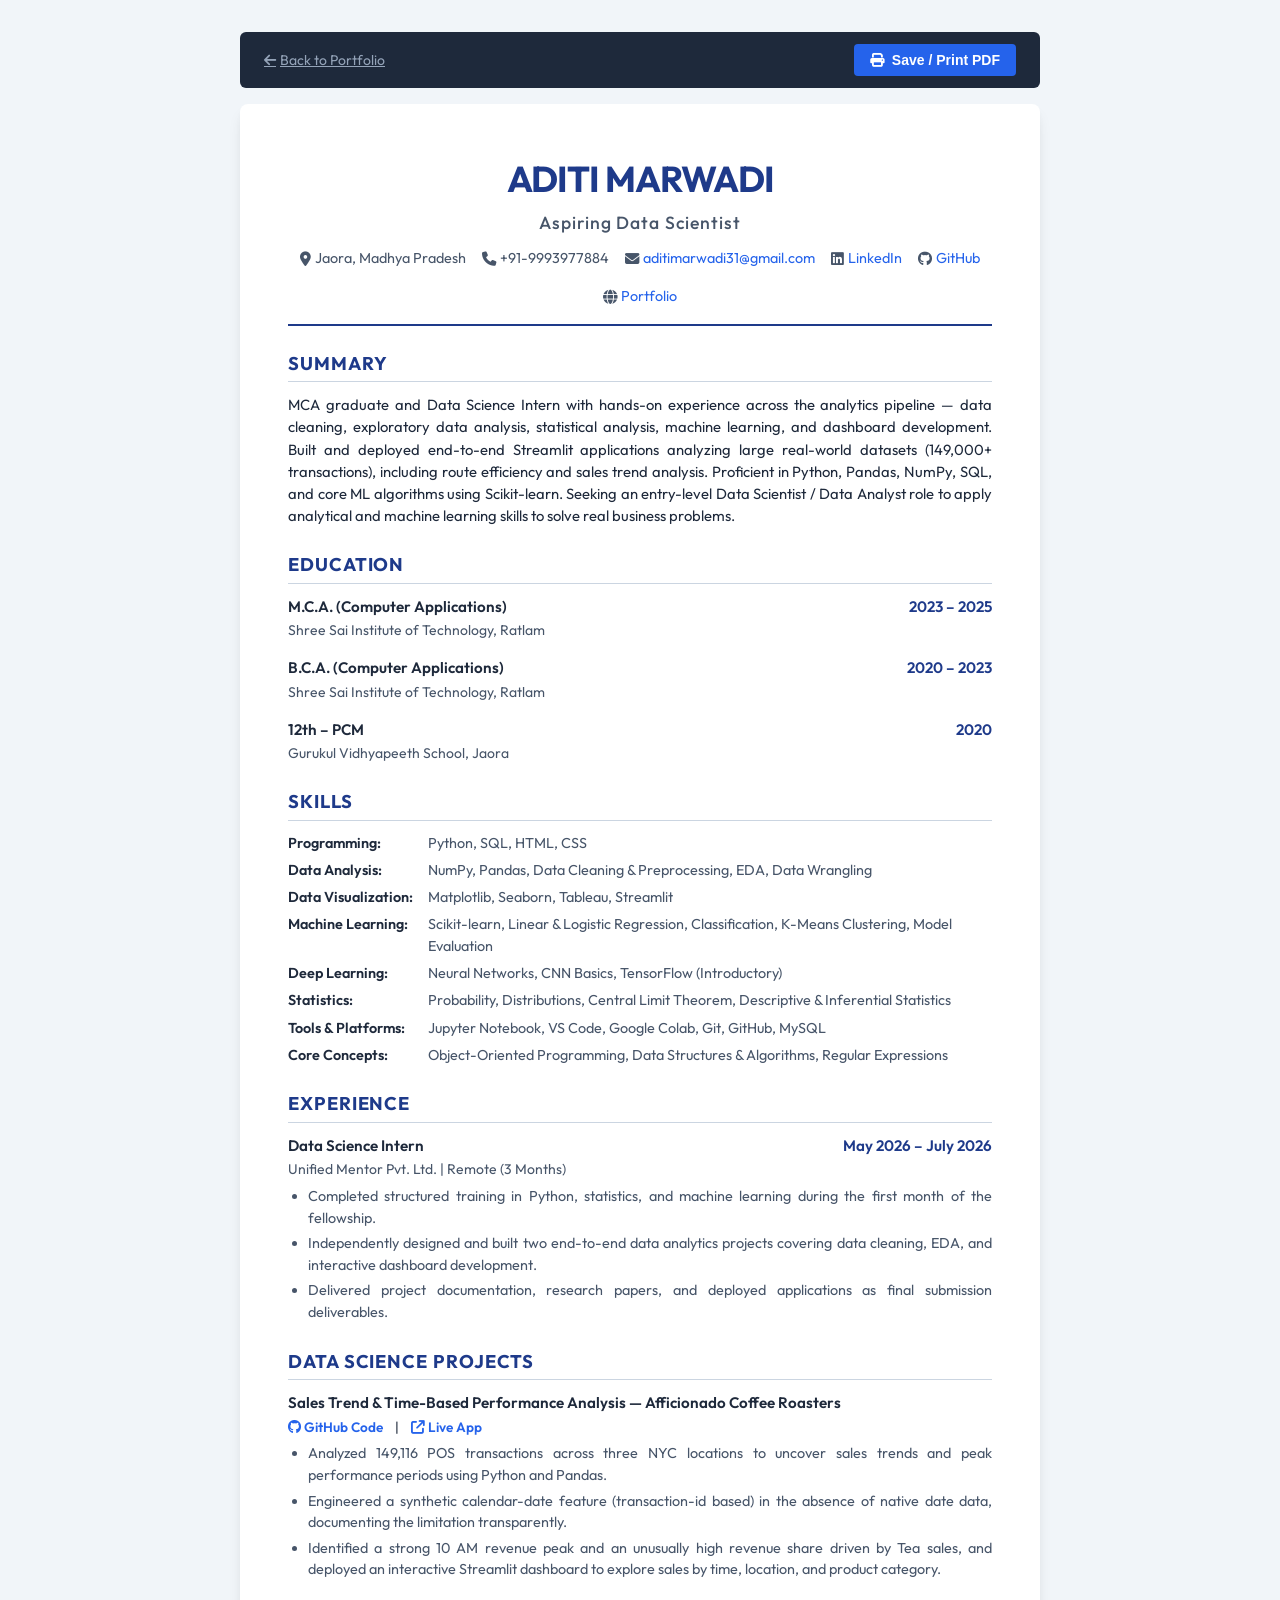
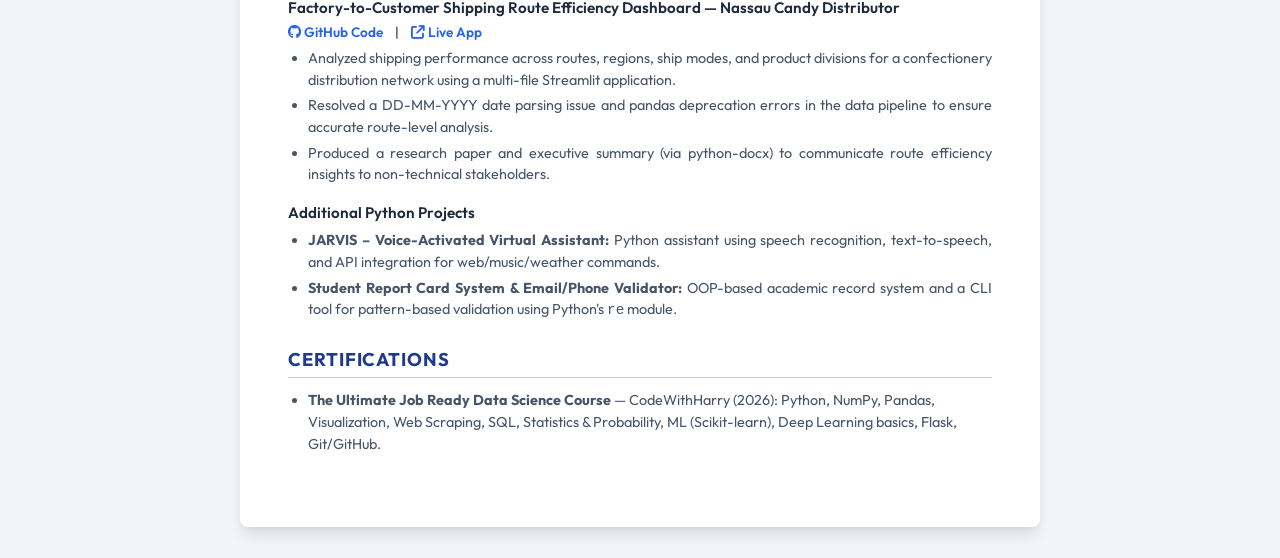
==== resume.html @ 011fa308 "Initial portfolio commit - Data Science Portfolio for Aditi Marwadi" ====
<!DOCTYPE html>
<html lang="en">
<head>
    <meta charset="UTF-8">
    <meta name="viewport" content="width=device-width, initial-scale=1.0">
    <title>Aditi Marwadi - Resume</title>
    <!-- Google Fonts -->
    <link rel="preconnect" href="https://fonts.googleapis.com">
    <link rel="preconnect" href="https://fonts.gstatic.com" crossorigin>
    <link href="https://fonts.googleapis.com/css2?family=Outfit:wght@300;400;500;600;700&display=swap" rel="stylesheet">
    <link rel="stylesheet" href="https://cdnjs.cloudflare.com/ajax/libs/font-awesome/6.4.0/css/all.min.css">
    <style>
        :root {
            --color-primary: #1e3a8a;
            --color-text-dark: #1e293b;
            --color-text-muted: #475569;
            --color-border: #cbd5e1;
            --color-link: #2563eb;
            --font-sans: 'Outfit', -apple-system, BlinkMacSystemFont, "Segoe UI", Roboto, Helvetica, Arial, sans-serif;
        }

        * {
            margin: 0;
            padding: 0;
            box-sizing: border-box;
        }

        body {
            font-family: var(--font-sans);
            color: var(--color-text-dark);
            line-height: 1.5;
            background-color: #f1f5f9;
            padding: 2rem 1rem;
        }

        .resume-page {
            max-width: 800px;
            margin: 0 auto;
            background-color: #ffffff;
            padding: 3rem;
            box-shadow: 0 10px 15px -3px rgba(0, 0, 0, 0.1), 0 4px 6px -2px rgba(0, 0, 0, 0.05);
            border-radius: 0.5rem;
        }

        /* Print Button Banner (Not visible on print) */
        .print-banner {
            max-width: 800px;
            margin: 0 auto 1rem auto;
            display: flex;
            justify-content: space-between;
            align-items: center;
            background-color: #1e293b;
            color: #fff;
            padding: 0.75rem 1.5rem;
            border-radius: 0.375rem;
        }

        .print-btn {
            background-color: #2563eb;
            color: white;
            border: none;
            padding: 0.5rem 1rem;
            border-radius: 0.25rem;
            font-weight: 600;
            cursor: pointer;
            display: flex;
            align-items: center;
            gap: 0.5rem;
            font-size: 0.875rem;
            transition: background-color 0.2s;
        }

        .print-btn:hover {
            background-color: #1d4ed8;
        }

        .back-btn {
            color: #94a3b8;
            font-size: 0.875rem;
            display: flex;
            align-items: center;
            gap: 0.25rem;
        }

        .back-btn:hover {
            color: white;
        }

        /* Resume Content Styling */
        header {
            text-align: center;
            margin-bottom: 1.5rem;
            border-bottom: 2px solid var(--color-primary);
            padding-bottom: 1rem;
        }

        .name {
            font-size: 2.25rem;
            font-weight: 700;
            color: var(--color-primary);
            letter-spacing: -0.03em;
            text-transform: uppercase;
        }

        .subtitle {
            font-size: 1.1rem;
            color: var(--color-text-muted);
            font-weight: 500;
            margin-top: 0.25rem;
            letter-spacing: 0.05em;
        }

        .contact-info {
            display: flex;
            justify-content: center;
            flex-wrap: wrap;
            gap: 1rem;
            margin-top: 0.75rem;
            font-size: 0.9rem;
            color: var(--color-text-muted);
        }

        .contact-item {
            display: flex;
            align-items: center;
            gap: 0.25rem;
        }

        .contact-item a {
            color: var(--color-link);
            text-decoration: none;
        }

        .contact-item a:hover {
            text-decoration: underline;
        }

        section {
            margin-bottom: 1.5rem;
        }

        .section-title {
            font-size: 1.15rem;
            font-weight: 700;
            color: var(--color-primary);
            border-bottom: 1px solid var(--color-border);
            padding-bottom: 0.25rem;
            margin-bottom: 0.75rem;
            text-transform: uppercase;
            letter-spacing: 0.05em;
        }

        .summary-text {
            font-size: 0.925rem;
            color: var(--color-text-dark);
            text-align: justify;
        }

        /* Education & Experience Styles */
        .timeline-item {
            margin-bottom: 1rem;
        }

        .item-header {
            display: flex;
            justify-content: space-between;
            font-weight: 600;
            font-size: 0.95rem;
        }

        .item-title {
            color: var(--color-text-dark);
        }

        .item-date {
            color: var(--color-primary);
            font-weight: 600;
        }

        .item-subtitle {
            font-size: 0.875rem;
            color: var(--color-text-muted);
            margin-top: 0.1rem;
        }

        .item-bullets {
            margin-top: 0.35rem;
            padding-left: 1.25rem;
            font-size: 0.9rem;
            color: var(--color-text-muted);
        }

        .item-bullets li {
            margin-bottom: 0.25rem;
            text-align: justify;
        }

        /* Projects Section */
        .project-item {
            margin-bottom: 1rem;
        }

        .project-links {
            display: flex;
            gap: 0.75rem;
            margin-top: 0.15rem;
            font-size: 0.85rem;
        }

        .project-links a {
            color: var(--color-link);
            text-decoration: none;
            font-weight: 600;
        }

        .project-links a:hover {
            text-decoration: underline;
        }

        /* Skills Styling */
        .skills-list {
            display: flex;
            flex-direction: column;
            gap: 0.35rem;
            font-size: 0.9rem;
        }

        .skill-group {
            display: flex;
        }

        .skill-category {
            font-weight: 600;
            min-width: 140px;
            color: var(--color-text-dark);
        }

        .skill-values {
            color: var(--color-text-muted);
        }

        /* Certifications */
        .cert-list {
            padding-left: 1.25rem;
            font-size: 0.9rem;
            color: var(--color-text-muted);
        }
        
        .cert-list li {
            margin-bottom: 0.25rem;
        }

        /* Print Media Styles */
        @media print {
            body {
                background-color: transparent;
                padding: 0;
                color: #000;
            }

            .resume-page {
                box-shadow: none;
                padding: 0;
                margin: 0;
                width: 100%;
                border-radius: 0;
            }

            .print-banner {
                display: none;
            }

            .contact-item a {
                color: #000;
                text-decoration: underline;
            }
            
            .project-links a {
                color: #000;
                text-decoration: underline;
            }

            @page {
                size: letter;
                margin: 0.5in;
            }
        }
    </style>
</head>
<body>

    <!-- Top Banner for Interactive View -->
    <div class="print-banner">
        <a href="index.html" class="back-btn">
            <i class="fa-solid fa-arrow-left"></i> Back to Portfolio
        </a>
        <button class="print-btn" onclick="window.print()">
            <i class="fa-solid fa-print"></i> Save / Print PDF
        </button>
    </div>

    <!-- Resume Container -->
    <div class="resume-page">
        <header>
            <h1 class="name">Aditi Marwadi</h1>
            <p class="subtitle">Aspiring Data Scientist</p>
            <div class="contact-info">
                <div class="contact-item">
                    <i class="fa-solid fa-location-dot"></i> Jaora, Madhya Pradesh
                </div>
                <div class="contact-item">
                    <i class="fa-solid fa-phone"></i> +91-9993977884
                </div>
                <div class="contact-item">
                    <i class="fa-solid fa-envelope"></i> 
                    <a href="mailto:aditimarwadi31@gmail.com">aditimarwadi31@gmail.com</a>
                </div>
                <div class="contact-item">
                    <i class="fa-brands fa-linkedin"></i> 
                    <a href="https://www.linkedin.com/in/aditi-marwadi-670a6b358/" target="_blank">LinkedIn</a>
                </div>
                <div class="contact-item">
                    <i class="fa-brands fa-github"></i> 
                    <a href="https://github.com/aditimarwadi" target="_blank">GitHub</a>
                </div>
                <div class="contact-item">
                    <i class="fa-solid fa-globe"></i> 
                    <a href="https://aditimarwadi.github.io/My_Portfolio/" target="_blank">Portfolio</a>
                </div>
            </div>
        </header>

        <!-- Summary Section -->
        <section>
            <h2 class="section-title">Summary</h2>
            <p class="summary-text">
                MCA graduate and Data Science Intern with hands-on experience across the analytics pipeline — data cleaning, exploratory data analysis, statistical analysis, machine learning, and dashboard development. Built and deployed end-to-end Streamlit applications analyzing large real-world datasets (149,000+ transactions), including route efficiency and sales trend analysis. Proficient in Python, Pandas, NumPy, SQL, and core ML algorithms using Scikit-learn. Seeking an entry-level Data Scientist / Data Analyst role to apply analytical and machine learning skills to solve real business problems.
            </p>
        </section>

        <!-- Education Section -->
        <section>
            <h2 class="section-title">Education</h2>
            <div class="timeline-item">
                <div class="item-header">
                    <span class="item-title">M.C.A. (Computer Applications)</span>
                    <span class="item-date">2023 – 2025</span>
                </div>
                <div class="item-subtitle">Shree Sai Institute of Technology, Ratlam</div>
            </div>
            <div class="timeline-item">
                <div class="item-header">
                    <span class="item-title">B.C.A. (Computer Applications)</span>
                    <span class="item-date">2020 – 2023</span>
                </div>
                <div class="item-subtitle">Shree Sai Institute of Technology, Ratlam</div>
            </div>
            <div class="timeline-item">
                <div class="item-header">
                    <span class="item-title">12th – PCM</span>
                    <span class="item-date">2020</span>
                </div>
                <div class="item-subtitle">Gurukul Vidhyapeeth School, Jaora</div>
            </div>
        </section>

        <!-- Skills Section -->
        <section>
            <h2 class="section-title">Skills</h2>
            <div class="skills-list">
                <div class="skill-group">
                    <span class="skill-category">Programming:</span>
                    <span class="skill-values">Python, SQL, HTML, CSS</span>
                </div>
                <div class="skill-group">
                    <span class="skill-category">Data Analysis:</span>
                    <span class="skill-values">NumPy, Pandas, Data Cleaning & Preprocessing, EDA, Data Wrangling</span>
                </div>
                <div class="skill-group">
                    <span class="skill-category">Data Visualization:</span>
                    <span class="skill-values">Matplotlib, Seaborn, Tableau, Streamlit</span>
                </div>
                <div class="skill-group">
                    <span class="skill-category">Machine Learning:</span>
                    <span class="skill-values">Scikit-learn, Linear & Logistic Regression, Classification, K-Means Clustering, Model Evaluation</span>
                </div>
                <div class="skill-group">
                    <span class="skill-category">Deep Learning:</span>
                    <span class="skill-values">Neural Networks, CNN Basics, TensorFlow (Introductory)</span>
                </div>
                <div class="skill-group">
                    <span class="skill-category">Statistics:</span>
                    <span class="skill-values">Probability, Distributions, Central Limit Theorem, Descriptive & Inferential Statistics</span>
                </div>
                <div class="skill-group">
                    <span class="skill-category">Tools & Platforms:</span>
                    <span class="skill-values">Jupyter Notebook, VS Code, Google Colab, Git, GitHub, MySQL</span>
                </div>
                <div class="skill-group">
                    <span class="skill-category">Core Concepts:</span>
                    <span class="skill-values">Object-Oriented Programming, Data Structures & Algorithms, Regular Expressions</span>
                </div>
            </div>
        </section>

        <!-- Experience Section -->
        <section>
            <h2 class="section-title">Experience</h2>
            <div class="timeline-item">
                <div class="item-header">
                    <span class="item-title">Data Science Intern</span>
                    <span class="item-date">May 2026 – July 2026</span>
                </div>
                <div class="item-subtitle">Unified Mentor Pvt. Ltd. | Remote (3 Months)</div>
                <ul class="item-bullets">
                    <li>Completed structured training in Python, statistics, and machine learning during the first month of the fellowship.</li>
                    <li>Independently designed and built two end-to-end data analytics projects covering data cleaning, EDA, and interactive dashboard development.</li>
                    <li>Delivered project documentation, research papers, and deployed applications as final submission deliverables.</li>
                </ul>
            </div>
        </section>

        <!-- Projects Section -->
        <section>
            <h2 class="section-title">Data Science Projects</h2>
            
            <div class="project-item">
                <div class="item-header">
                    <span class="item-title">Sales Trend & Time-Based Performance Analysis — Afficionado Coffee Roasters</span>
                </div>
                <div class="project-links">
                    <a href="https://github.com/aditimarwadi/Afficionado-Coffee-Sales-Analytics" target="_blank"><i class="fa-brands fa-github"></i> GitHub Code</a>
                    <span>|</span>
                    <a href="https://afficionado-coffee-sales.streamlit.app/" target="_blank"><i class="fa-solid fa-arrow-up-right-from-square"></i> Live App</a>
                </div>
                <ul class="item-bullets">
                    <li>Analyzed 149,116 POS transactions across three NYC locations to uncover sales trends and peak performance periods using Python and Pandas.</li>
                    <li>Engineered a synthetic calendar-date feature (transaction-id based) in the absence of native date data, documenting the limitation transparently.</li>
                    <li>Identified a strong 10 AM revenue peak and an unusually high revenue share driven by Tea sales, and deployed an interactive Streamlit dashboard to explore sales by time, location, and product category.</li>
                </ul>
            </div>

            <div class="project-item">
                <div class="item-header">
                    <span class="item-title">Factory-to-Customer Shipping Route Efficiency Dashboard — Nassau Candy Distributor</span>
                </div>
                <div class="project-links">
                    <a href="https://github.com/aditimarwadi/Nassau-Candy-Route-Analysis" target="_blank"><i class="fa-brands fa-github"></i> GitHub Code</a>
                    <span>|</span>
                    <a href="https://shipping-route-analysis.streamlit.app/" target="_blank"><i class="fa-solid fa-arrow-up-right-from-square"></i> Live App</a>
                </div>
                <ul class="item-bullets">
                    <li>Analyzed shipping performance across routes, regions, ship modes, and product divisions for a confectionery distribution network using a multi-file Streamlit application.</li>
                    <li>Resolved a DD-MM-YYYY date parsing issue and pandas deprecation errors in the data pipeline to ensure accurate route-level analysis.</li>
                    <li>Produced a research paper and executive summary (via python-docx) to communicate route efficiency insights to non-technical stakeholders.</li>
                </ul>
            </div>

            <div class="project-item">
                <div class="item-header">
                    <span class="item-title">Additional Python Projects</span>
                </div>
                <ul class="item-bullets">
                    <li><strong>JARVIS – Voice-Activated Virtual Assistant:</strong> Python assistant using speech recognition, text-to-speech, and API integration for web/music/weather commands.</li>
                    <li><strong>Student Report Card System & Email/Phone Validator:</strong> OOP-based academic record system and a CLI tool for pattern-based validation using Python's <code>re</code> module.</li>
                </ul>
            </div>
        </section>

        <!-- Certifications Section -->
        <section>
            <h2 class="section-title">Certifications</h2>
            <ul class="cert-list">
                <li><strong>The Ultimate Job Ready Data Science Course</strong> — CodeWithHarry (2026): Python, NumPy, Pandas, Visualization, Web Scraping, SQL, Statistics & Probability, ML (Scikit-learn), Deep Learning basics, Flask, Git/GitHub.</li>
            </ul>
        </section>
    </div>

</body>
</html>
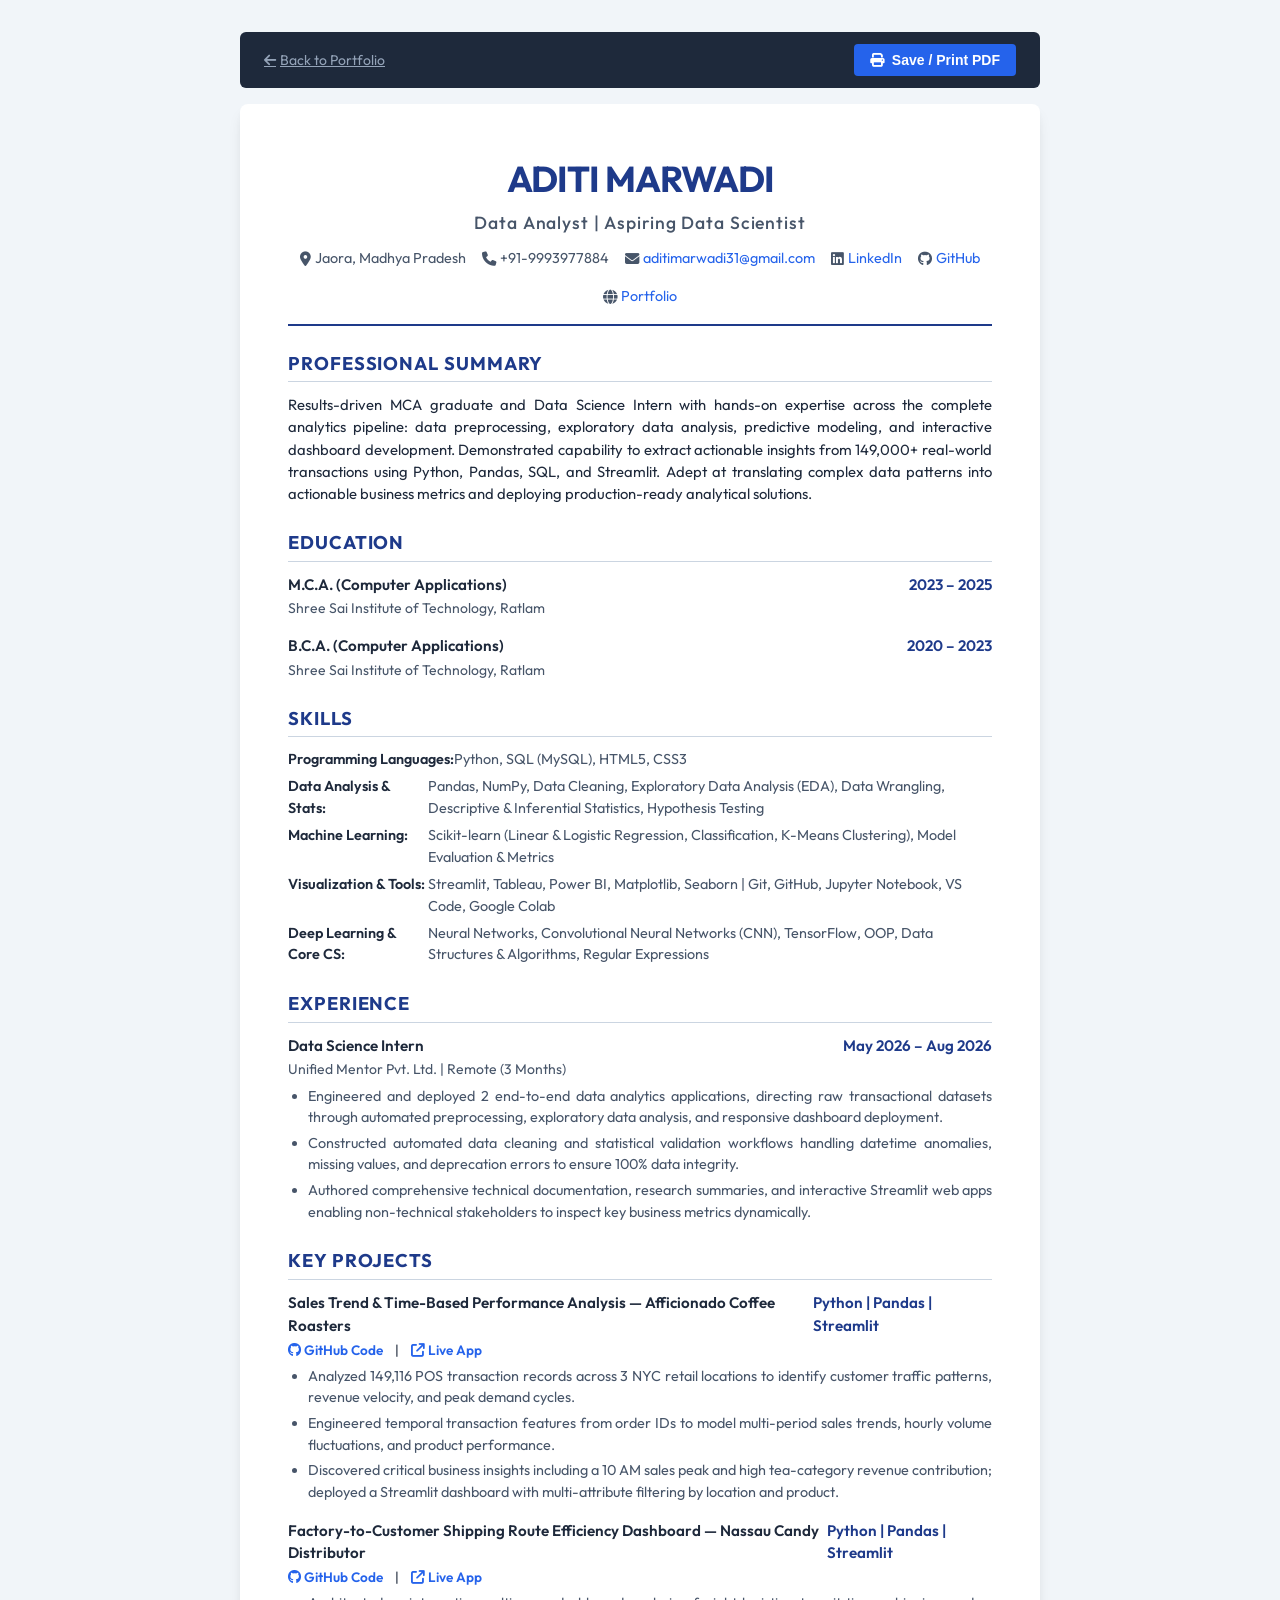
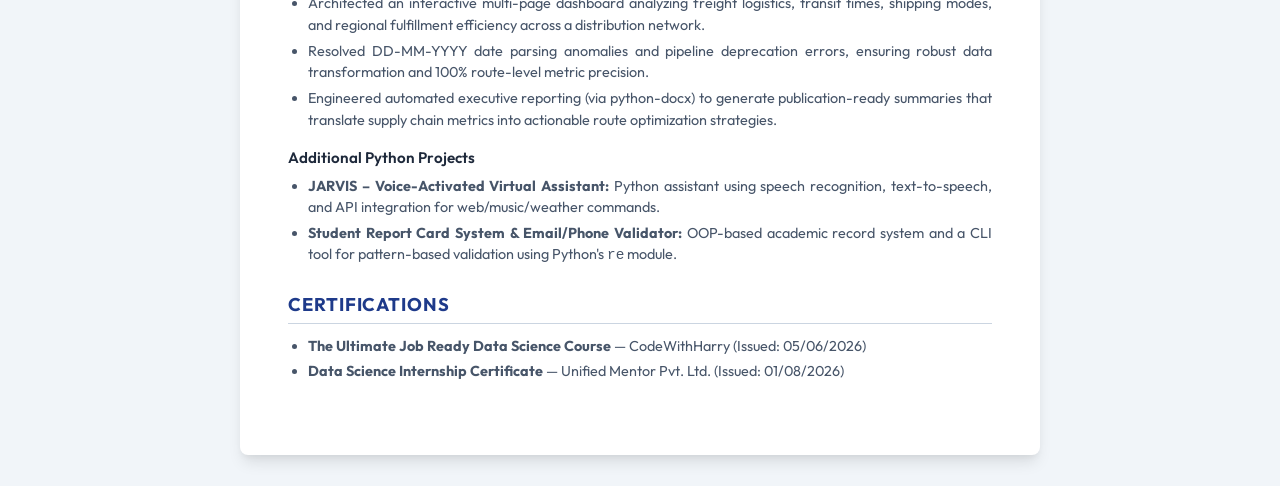
==== commit 8f25be4d: "Add files via upload" ====
--- a/resume.html
+++ b/resume.html
@@ -303,7 +303,7 @@
     <div class="resume-page">
         <header>
             <h1 class="name">Aditi Marwadi</h1>
-            <p class="subtitle">Aspiring Data Scientist</p>
+            <p class="subtitle">Data Analyst | Aspiring Data Scientist</p>
             <div class="contact-info">
                 <div class="contact-item">
                     <i class="fa-solid fa-location-dot"></i> Jaora, Madhya Pradesh
@@ -332,9 +332,9 @@
 
         <!-- Summary Section -->
         <section>
-            <h2 class="section-title">Summary</h2>
+            <h2 class="section-title">Professional Summary</h2>
             <p class="summary-text">
-                MCA graduate and Data Science Intern with hands-on experience across the analytics pipeline — data cleaning, exploratory data analysis, statistical analysis, machine learning, and dashboard development. Built and deployed end-to-end Streamlit applications analyzing large real-world datasets (149,000+ transactions), including route efficiency and sales trend analysis. Proficient in Python, Pandas, NumPy, SQL, and core ML algorithms using Scikit-learn. Seeking an entry-level Data Scientist / Data Analyst role to apply analytical and machine learning skills to solve real business problems.
+                Results-driven MCA graduate and Data Science Intern with hands-on expertise across the complete analytics pipeline: data preprocessing, exploratory data analysis, predictive modeling, and interactive dashboard development. Demonstrated capability to extract actionable insights from 149,000+ real-world transactions using Python, Pandas, SQL, and Streamlit. Adept at translating complex data patterns into actionable business metrics and deploying production-ready analytical solutions.
             </p>
         </section>
 
@@ -354,13 +354,6 @@
                     <span class="item-date">2020 – 2023</span>
                 </div>
                 <div class="item-subtitle">Shree Sai Institute of Technology, Ratlam</div>
-            </div>
-            <div class="timeline-item">
-                <div class="item-header">
-                    <span class="item-title">12th – PCM</span>
-                    <span class="item-date">2020</span>
-                </div>
-                <div class="item-subtitle">Gurukul Vidhyapeeth School, Jaora</div>
             </div>
         </section>
 
@@ -369,36 +362,24 @@
             <h2 class="section-title">Skills</h2>
             <div class="skills-list">
                 <div class="skill-group">
-                    <span class="skill-category">Programming:</span>
-                    <span class="skill-values">Python, SQL, HTML, CSS</span>
+                    <span class="skill-category">Programming Languages:</span>
+                    <span class="skill-values">Python, SQL (MySQL), HTML5, CSS3</span>
                 </div>
                 <div class="skill-group">
-                    <span class="skill-category">Data Analysis:</span>
-                    <span class="skill-values">NumPy, Pandas, Data Cleaning & Preprocessing, EDA, Data Wrangling</span>
-                </div>
-                <div class="skill-group">
-                    <span class="skill-category">Data Visualization:</span>
-                    <span class="skill-values">Matplotlib, Seaborn, Tableau, Streamlit</span>
+                    <span class="skill-category">Data Analysis &amp; Stats:</span>
+                    <span class="skill-values">Pandas, NumPy, Data Cleaning, Exploratory Data Analysis (EDA), Data Wrangling, Descriptive &amp; Inferential Statistics, Hypothesis Testing</span>
                 </div>
                 <div class="skill-group">
                     <span class="skill-category">Machine Learning:</span>
-                    <span class="skill-values">Scikit-learn, Linear & Logistic Regression, Classification, K-Means Clustering, Model Evaluation</span>
+                    <span class="skill-values">Scikit-learn (Linear &amp; Logistic Regression, Classification, K-Means Clustering), Model Evaluation &amp; Metrics</span>
                 </div>
                 <div class="skill-group">
-                    <span class="skill-category">Deep Learning:</span>
-                    <span class="skill-values">Neural Networks, CNN Basics, TensorFlow (Introductory)</span>
+                    <span class="skill-category">Visualization &amp; Tools:</span>
+                    <span class="skill-values">Streamlit, Tableau, Power BI, Matplotlib, Seaborn | Git, GitHub, Jupyter Notebook, VS Code, Google Colab</span>
                 </div>
                 <div class="skill-group">
-                    <span class="skill-category">Statistics:</span>
-                    <span class="skill-values">Probability, Distributions, Central Limit Theorem, Descriptive & Inferential Statistics</span>
-                </div>
-                <div class="skill-group">
-                    <span class="skill-category">Tools & Platforms:</span>
-                    <span class="skill-values">Jupyter Notebook, VS Code, Google Colab, Git, GitHub, MySQL</span>
-                </div>
-                <div class="skill-group">
-                    <span class="skill-category">Core Concepts:</span>
-                    <span class="skill-values">Object-Oriented Programming, Data Structures & Algorithms, Regular Expressions</span>
+                    <span class="skill-category">Deep Learning &amp; Core CS:</span>
+                    <span class="skill-values">Neural Networks, Convolutional Neural Networks (CNN), TensorFlow, OOP, Data Structures &amp; Algorithms, Regular Expressions</span>
                 </div>
             </div>
         </section>
@@ -409,24 +390,25 @@
             <div class="timeline-item">
                 <div class="item-header">
                     <span class="item-title">Data Science Intern</span>
-                    <span class="item-date">May 2026 – July 2026</span>
+                    <span class="item-date">May 2026 – Aug 2026</span>
                 </div>
                 <div class="item-subtitle">Unified Mentor Pvt. Ltd. | Remote (3 Months)</div>
                 <ul class="item-bullets">
-                    <li>Completed structured training in Python, statistics, and machine learning during the first month of the fellowship.</li>
-                    <li>Independently designed and built two end-to-end data analytics projects covering data cleaning, EDA, and interactive dashboard development.</li>
-                    <li>Delivered project documentation, research papers, and deployed applications as final submission deliverables.</li>
+                    <li>Engineered and deployed 2 end-to-end data analytics applications, directing raw transactional datasets through automated preprocessing, exploratory data analysis, and responsive dashboard deployment.</li>
+                    <li>Constructed automated data cleaning and statistical validation workflows handling datetime anomalies, missing values, and deprecation errors to ensure 100% data integrity.</li>
+                    <li>Authored comprehensive technical documentation, research summaries, and interactive Streamlit web apps enabling non-technical stakeholders to inspect key business metrics dynamically.</li>
                 </ul>
             </div>
         </section>
 
         <!-- Projects Section -->
         <section>
-            <h2 class="section-title">Data Science Projects</h2>
+            <h2 class="section-title">Key Projects</h2>
             
             <div class="project-item">
                 <div class="item-header">
                     <span class="item-title">Sales Trend & Time-Based Performance Analysis — Afficionado Coffee Roasters</span>
+                    <span class="item-date">Python | Pandas | Streamlit</span>
                 </div>
                 <div class="project-links">
                     <a href="https://github.com/aditimarwadi/Afficionado-Coffee-Sales-Analytics" target="_blank"><i class="fa-brands fa-github"></i> GitHub Code</a>
@@ -434,15 +416,16 @@
                     <a href="https://afficionado-coffee-sales.streamlit.app/" target="_blank"><i class="fa-solid fa-arrow-up-right-from-square"></i> Live App</a>
                 </div>
                 <ul class="item-bullets">
-                    <li>Analyzed 149,116 POS transactions across three NYC locations to uncover sales trends and peak performance periods using Python and Pandas.</li>
-                    <li>Engineered a synthetic calendar-date feature (transaction-id based) in the absence of native date data, documenting the limitation transparently.</li>
-                    <li>Identified a strong 10 AM revenue peak and an unusually high revenue share driven by Tea sales, and deployed an interactive Streamlit dashboard to explore sales by time, location, and product category.</li>
+                    <li>Analyzed 149,116 POS transaction records across 3 NYC retail locations to identify customer traffic patterns, revenue velocity, and peak demand cycles.</li>
+                    <li>Engineered temporal transaction features from order IDs to model multi-period sales trends, hourly volume fluctuations, and product performance.</li>
+                    <li>Discovered critical business insights including a 10 AM sales peak and high tea-category revenue contribution; deployed a Streamlit dashboard with multi-attribute filtering by location and product.</li>
                 </ul>
             </div>
 
             <div class="project-item">
                 <div class="item-header">
                     <span class="item-title">Factory-to-Customer Shipping Route Efficiency Dashboard — Nassau Candy Distributor</span>
+                    <span class="item-date">Python | Pandas | Streamlit</span>
                 </div>
                 <div class="project-links">
                     <a href="https://github.com/aditimarwadi/Nassau-Candy-Route-Analysis" target="_blank"><i class="fa-brands fa-github"></i> GitHub Code</a>
@@ -450,9 +433,9 @@
                     <a href="https://shipping-route-analysis.streamlit.app/" target="_blank"><i class="fa-solid fa-arrow-up-right-from-square"></i> Live App</a>
                 </div>
                 <ul class="item-bullets">
-                    <li>Analyzed shipping performance across routes, regions, ship modes, and product divisions for a confectionery distribution network using a multi-file Streamlit application.</li>
-                    <li>Resolved a DD-MM-YYYY date parsing issue and pandas deprecation errors in the data pipeline to ensure accurate route-level analysis.</li>
-                    <li>Produced a research paper and executive summary (via python-docx) to communicate route efficiency insights to non-technical stakeholders.</li>
+                    <li>Architected an interactive multi-page dashboard analyzing freight logistics, transit times, shipping modes, and regional fulfillment efficiency across a distribution network.</li>
+                    <li>Resolved DD-MM-YYYY date parsing anomalies and pipeline deprecation errors, ensuring robust data transformation and 100% route-level metric precision.</li>
+                    <li>Engineered automated executive reporting (via python-docx) to generate publication-ready summaries that translate supply chain metrics into actionable route optimization strategies.</li>
                 </ul>
             </div>
 
@@ -471,7 +454,8 @@
         <section>
             <h2 class="section-title">Certifications</h2>
             <ul class="cert-list">
-                <li><strong>The Ultimate Job Ready Data Science Course</strong> — CodeWithHarry (2026): Python, NumPy, Pandas, Visualization, Web Scraping, SQL, Statistics & Probability, ML (Scikit-learn), Deep Learning basics, Flask, Git/GitHub.</li>
+                <li><strong>The Ultimate Job Ready Data Science Course</strong> — CodeWithHarry (Issued: 05/06/2026)</li>
+                <li><strong>Data Science Internship Certificate</strong> — Unified Mentor Pvt. Ltd. (Issued: 01/08/2026)</li>
             </ul>
         </section>
     </div>
